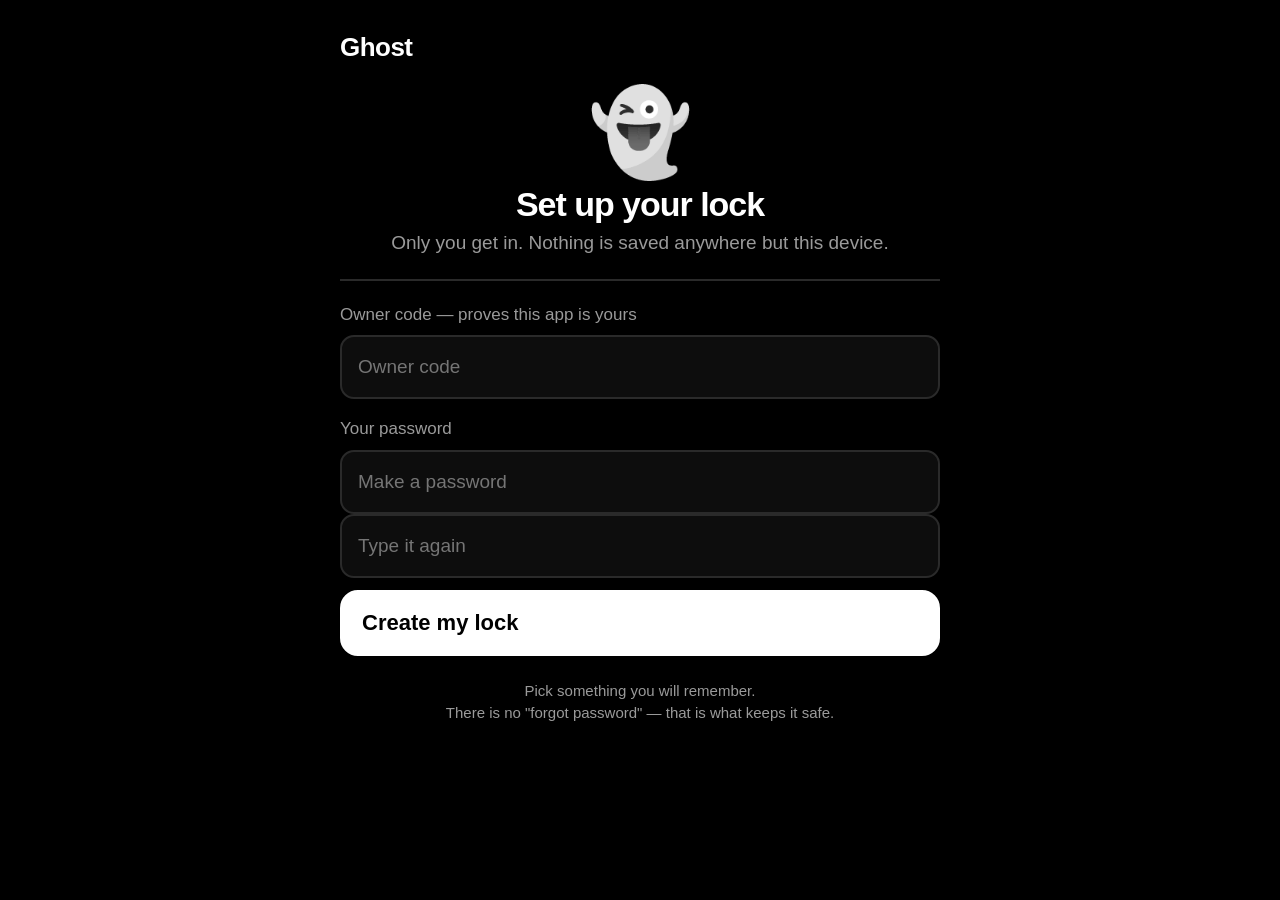
==== ghost/index.html @ 76c386df "Ghost + Lock v1: owner-gated, brute-force-guarded, Face ID PWAs Co-Authored-By: Claude Fable 5 <nore" ====
<!doctype html>
<html lang="en">
<head>
<meta charset="utf-8">
<title>Ghost</title>
<meta name="viewport" content="width=device-width, initial-scale=1, viewport-fit=cover, user-scalable=no">
<meta name="theme-color" content="#000000">
<meta name="robots" content="noindex, nofollow">
<meta name="apple-mobile-web-app-capable" content="yes">
<meta name="apple-mobile-web-app-status-bar-style" content="black-translucent">
<meta name="apple-mobile-web-app-title" content="Ghost">
<link rel="manifest" href="manifest.webmanifest">
<link rel="apple-touch-icon" href="../icons/ghost-180.png">
<link rel="icon" href="../icons/ghost-192.png">
<link rel="stylesheet" href="../shared/base.css">
</head>
<body>
<div class="app" id="root">
  <div class="center">
    <div class="glyph">👻</div>
    <div class="spinner"></div>
  </div>
</div>
<script src="../shared/owner.js"></script>
<script src="../shared/vault.js"></script>
<script src="../shared/auth.js"></script>
<script src="../shared/ui.js"></script>
<script src="../shared/shell.js"></script>
<script src="../shared/data-brokers.js"></script>
<script src="../shared/delete-accounts.js"></script>
<script src="../shared/tools.js"></script>
<script src="app.js"></script>
<script>
if('serviceWorker' in navigator) navigator.serviceWorker.register('sw.js');
</script>
</body>
</html>
---- shared/base.css ----
/* Ghost + Lock — shared black & white design system.
   Rule: black and white only. Big text. Big buttons. One thing per screen. */

:root{
  --bg:#000;
  --fg:#fff;
  --dim:#9a9a9a;        /* muted white */
  --line:#2a2a2a;       /* hairline */
  --panel:#0d0d0d;      /* raised black */
  --panel2:#161616;
  --danger:#fff;        /* we don't use color; "danger" shown with words + icons */
  --radius:18px;
  --tap:64px;           /* minimum touch height */
  --pad:20px;
  font-size:18px;
}

*{box-sizing:border-box;-webkit-tap-highlight-color:transparent}
html,body{margin:0;padding:0;background:var(--bg);color:var(--fg)}
body{
  font-family:-apple-system,BlinkMacSystemFont,"SF Pro Text","Segoe UI",Roboto,Helvetica,Arial,sans-serif;
  line-height:1.45;
  -webkit-font-smoothing:antialiased;
  padding:env(safe-area-inset-top) env(safe-area-inset-right) env(safe-area-inset-bottom) env(safe-area-inset-left);
  min-height:100vh;
  overscroll-behavior:none;
}
button{font-family:inherit}
a{color:var(--fg)}

/* ---------- layout ---------- */
/* strict black & white: emoji icons render grayscale everywhere */
.app,.sheet,.sheet-bg,#toast{filter:grayscale(1)}
.app{max-width:640px;margin:0 auto;padding:var(--pad) var(--pad) 96px}
.screen{display:none;animation:fade .18s ease}
.screen.active{display:block}
@keyframes fade{from{opacity:0;transform:translateY(6px)}to{opacity:1;transform:none}}

.center{min-height:88vh;display:flex;flex-direction:column;justify-content:center;align-items:center;text-align:center;gap:22px}

/* ---------- top bar ---------- */
.bar{display:flex;align-items:center;gap:14px;min-height:56px;margin-bottom:8px}
.bar .back{
  background:none;border:none;color:var(--fg);font-size:30px;line-height:1;
  padding:8px 6px;cursor:pointer;min-width:44px;text-align:left
}
.bar h1{font-size:26px;margin:0;font-weight:800;letter-spacing:-.02em}

/* ---------- type ---------- */
.big{font-size:34px;font-weight:800;letter-spacing:-.03em;margin:0}
.huge{font-size:44px;font-weight:800;letter-spacing:-.04em;margin:0}
.sub{font-size:19px;color:var(--dim);margin:0}
.plain{font-size:19px;margin:14px 0}
.tiny{font-size:15px;color:var(--dim)}
.count{font-variant-numeric:tabular-nums}

/* ---------- big buttons ---------- */
.btn{
  display:flex;align-items:center;gap:16px;width:100%;
  min-height:var(--tap);padding:18px 20px;margin:12px 0;
  font-size:21px;font-weight:700;text-align:left;
  background:var(--panel);color:var(--fg);
  border:2px solid var(--line);border-radius:var(--radius);
  cursor:pointer;transition:transform .06s ease, background .15s ease;
}
.btn:active{transform:scale(.985);background:var(--panel2)}
.btn .ico{font-size:30px;width:38px;text-align:center;flex:none}
.btn .txt{flex:1}
.btn .arrow{color:var(--dim);font-size:26px}
.btn .badge{
  font-size:15px;font-weight:800;background:var(--fg);color:var(--bg);
  border-radius:999px;padding:2px 12px;min-width:30px;text-align:center
}

.btn-primary{background:var(--fg);color:var(--bg);border-color:var(--fg);justify-content:center;font-size:22px}
.btn-primary:active{background:#e6e6e6}
.btn-outline{background:transparent}
.btn-row{display:flex;gap:12px}
.btn-row .btn{margin:12px 0}

/* ---------- cards / list items ---------- */
.card{
  background:var(--panel);border:2px solid var(--line);border-radius:var(--radius);
  padding:18px;margin:14px 0;
}
.card h3{margin:0 0 6px;font-size:20px}
.card p{margin:6px 0;color:var(--dim);font-size:17px}

.item{
  display:flex;align-items:center;gap:14px;
  background:var(--panel);border:2px solid var(--line);border-radius:16px;
  padding:16px;margin:10px 0;color:var(--fg);font-family:inherit;font-size:inherit;
}
.item .grow{flex:1;min-width:0}
.item .grow b{font-size:19px;font-weight:700;display:block;overflow:hidden;text-overflow:ellipsis;white-space:nowrap}
.item .grow small{color:var(--dim);font-size:15px}

/* status dot: outline = to do, half = pending, filled = done */
.dot{width:22px;height:22px;border-radius:50%;border:2px solid var(--fg);flex:none;position:relative}
.dot.pending::after{content:"";position:absolute;inset:3px;border-radius:50%;
  background:linear-gradient(90deg,var(--fg) 50%,transparent 50%)}
.dot.done{background:var(--fg)}
.dot.done::after{content:"✓";position:absolute;inset:0;color:var(--bg);font-size:14px;font-weight:900;display:flex;align-items:center;justify-content:center}

/* ---------- inputs ---------- */
label{display:block;font-size:17px;color:var(--dim);margin:18px 0 8px}
input[type=text],input[type=password],input[type=email],input[type=tel],textarea,select{
  width:100%;min-height:var(--tap);padding:16px;font-size:19px;
  background:var(--panel);color:var(--fg);
  border:2px solid var(--line);border-radius:14px;outline:none;
}
input:focus,textarea:focus{border-color:var(--fg)}
textarea{min-height:120px;line-height:1.4;resize:vertical}

/* ---------- misc ---------- */
.hr{height:2px;background:var(--line);border:0;margin:22px 0}
.pill{display:inline-block;border:2px solid var(--line);border-radius:999px;padding:4px 12px;font-size:14px;color:var(--dim);margin:4px 6px 0 0}
.center-note{text-align:center;color:var(--dim);font-size:15px;margin:24px 0}
.spinner{width:34px;height:34px;border:3px solid var(--line);border-top-color:var(--fg);border-radius:50%;animation:spin .8s linear infinite;margin:0 auto}
@keyframes spin{to{transform:rotate(360deg)}}

/* toast */
#toast{
  position:fixed;left:50%;bottom:26px;transform:translateX(-50%) translateY(140%);
  background:var(--fg);color:var(--bg);font-weight:700;font-size:17px;
  padding:14px 20px;border-radius:14px;max-width:90vw;text-align:center;
  transition:transform .25s ease;z-index:100;box-shadow:0 8px 30px rgba(255,255,255,.12)
}
#toast.show{transform:translateX(-50%) translateY(0)}

/* big glyph */
.glyph{font-size:84px;line-height:1}
.mono{font-family:ui-monospace,SFMono-Regular,Menlo,monospace}

/* sheet (bottom modal) */
.sheet-bg{position:fixed;inset:0;background:rgba(0,0,0,.7);display:none;z-index:90}
.sheet-bg.show{display:block}
.sheet{
  position:fixed;left:0;right:0;bottom:0;z-index:91;
  background:var(--panel);border-top:2px solid var(--line);
  border-radius:24px 24px 0 0;padding:22px 22px calc(22px + env(safe-area-inset-bottom));
  max-width:640px;margin:0 auto;transform:translateY(110%);transition:transform .25s ease;
  max-height:88vh;overflow:auto
}
.sheet.show{transform:none}
.sheet h2{margin:2px 0 10px;font-size:24px}
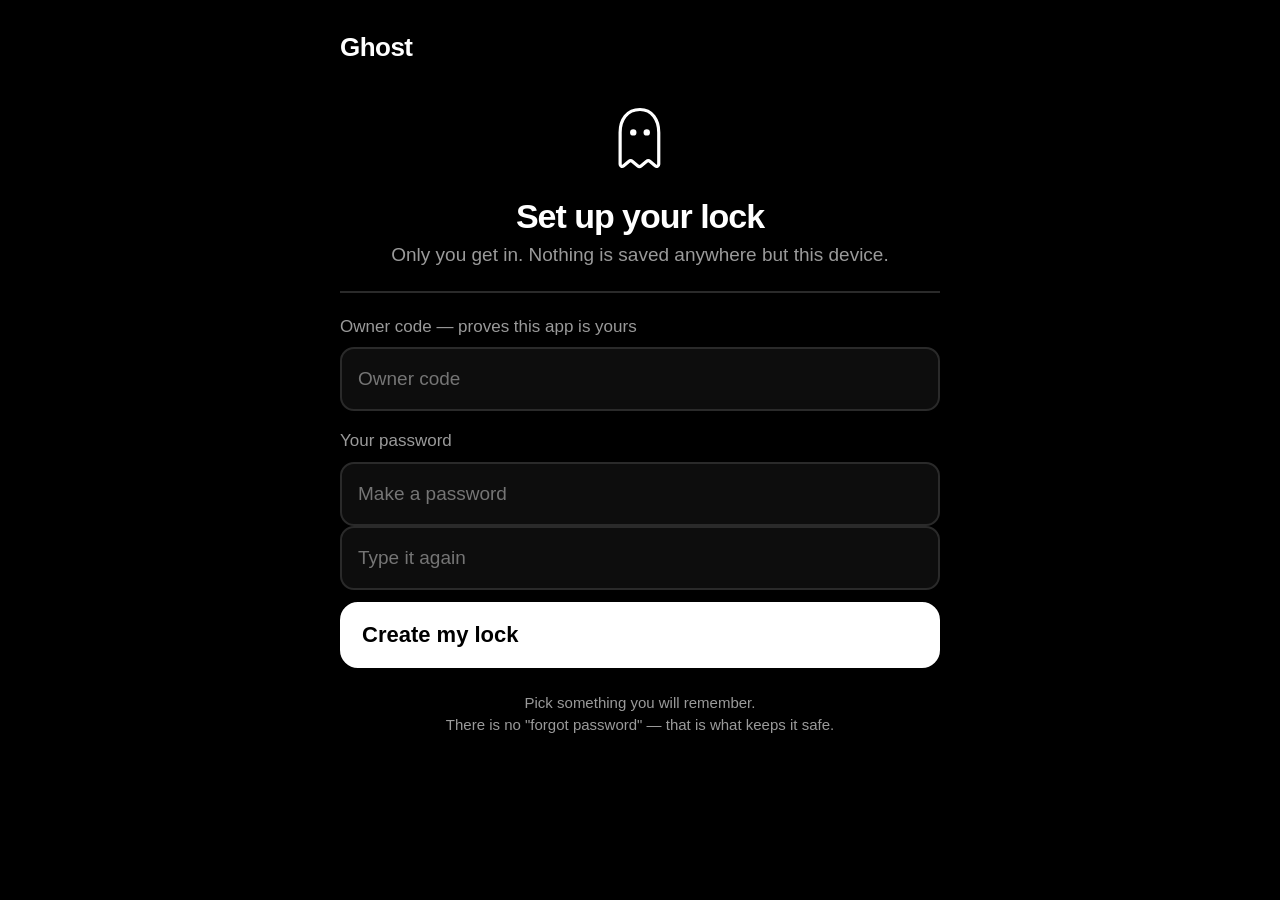
==== commit 76141390: "Replace emoji emblems with white outline SVG marks (ghost + padlock) Co-Authored-By: Claude Fable 5 " ====
--- a/ghost/index.html
+++ b/ghost/index.html
@@ -17,7 +17,7 @@
 <body>
 <div class="app" id="root">
   <div class="center">
-    <div class="glyph">👻</div>
+    <div class="glyph"><svg viewBox="0 0 1024 1024" width="96" height="96" aria-hidden="true"><path d="M512 208 C 372 208, 300 316, 300 452 L 300 792 C 300 812, 322 822, 338 808 L 392 762 C 404 752, 420 752, 432 762 L 486 808 C 498 818, 514 818, 526 808 L 580 762 C 592 752, 608 752, 620 762 L 674 808 C 690 822, 712 812, 712 792 L 712 452 C 712 316, 640 208, 512 208 Z" fill="none" stroke="#fff" stroke-width="34" stroke-linejoin="round"/><circle cx="440" cy="452" r="34" fill="#fff"/><circle cx="584" cy="452" r="34" fill="#fff"/></svg></div>
     <div class="spinner"></div>
   </div>
 </div>
--- a/shared/base.css
+++ b/shared/base.css
@@ -130,6 +130,7 @@
 
 /* big glyph */
 .glyph{font-size:84px;line-height:1}
+.glyph svg{display:block;margin:0 auto}
 .mono{font-family:ui-monospace,SFMono-Regular,Menlo,monospace}
 
 /* sheet (bottom modal) */
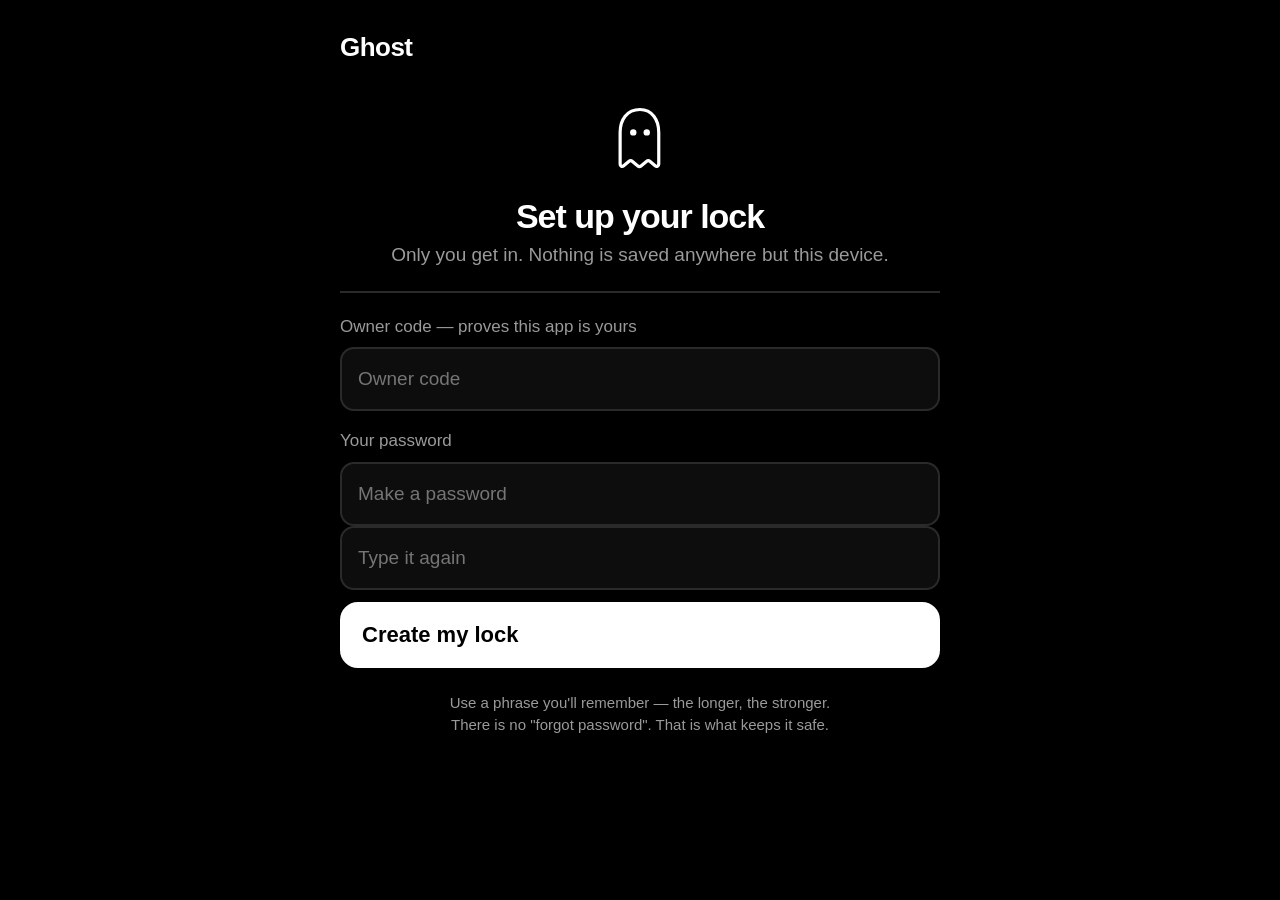
==== commit 817a31d3: "Security hardening from adversarial review + professional tone pass - Independent per-app vaults (co" ====
--- a/ghost/index.html
+++ b/ghost/index.html
@@ -21,6 +21,7 @@
     <div class="spinner"></div>
   </div>
 </div>
+<script>window.GL_DB='ghostlock-ghost';</script>
 <script src="../shared/owner.js"></script>
 <script src="../shared/vault.js"></script>
 <script src="../shared/auth.js"></script>
